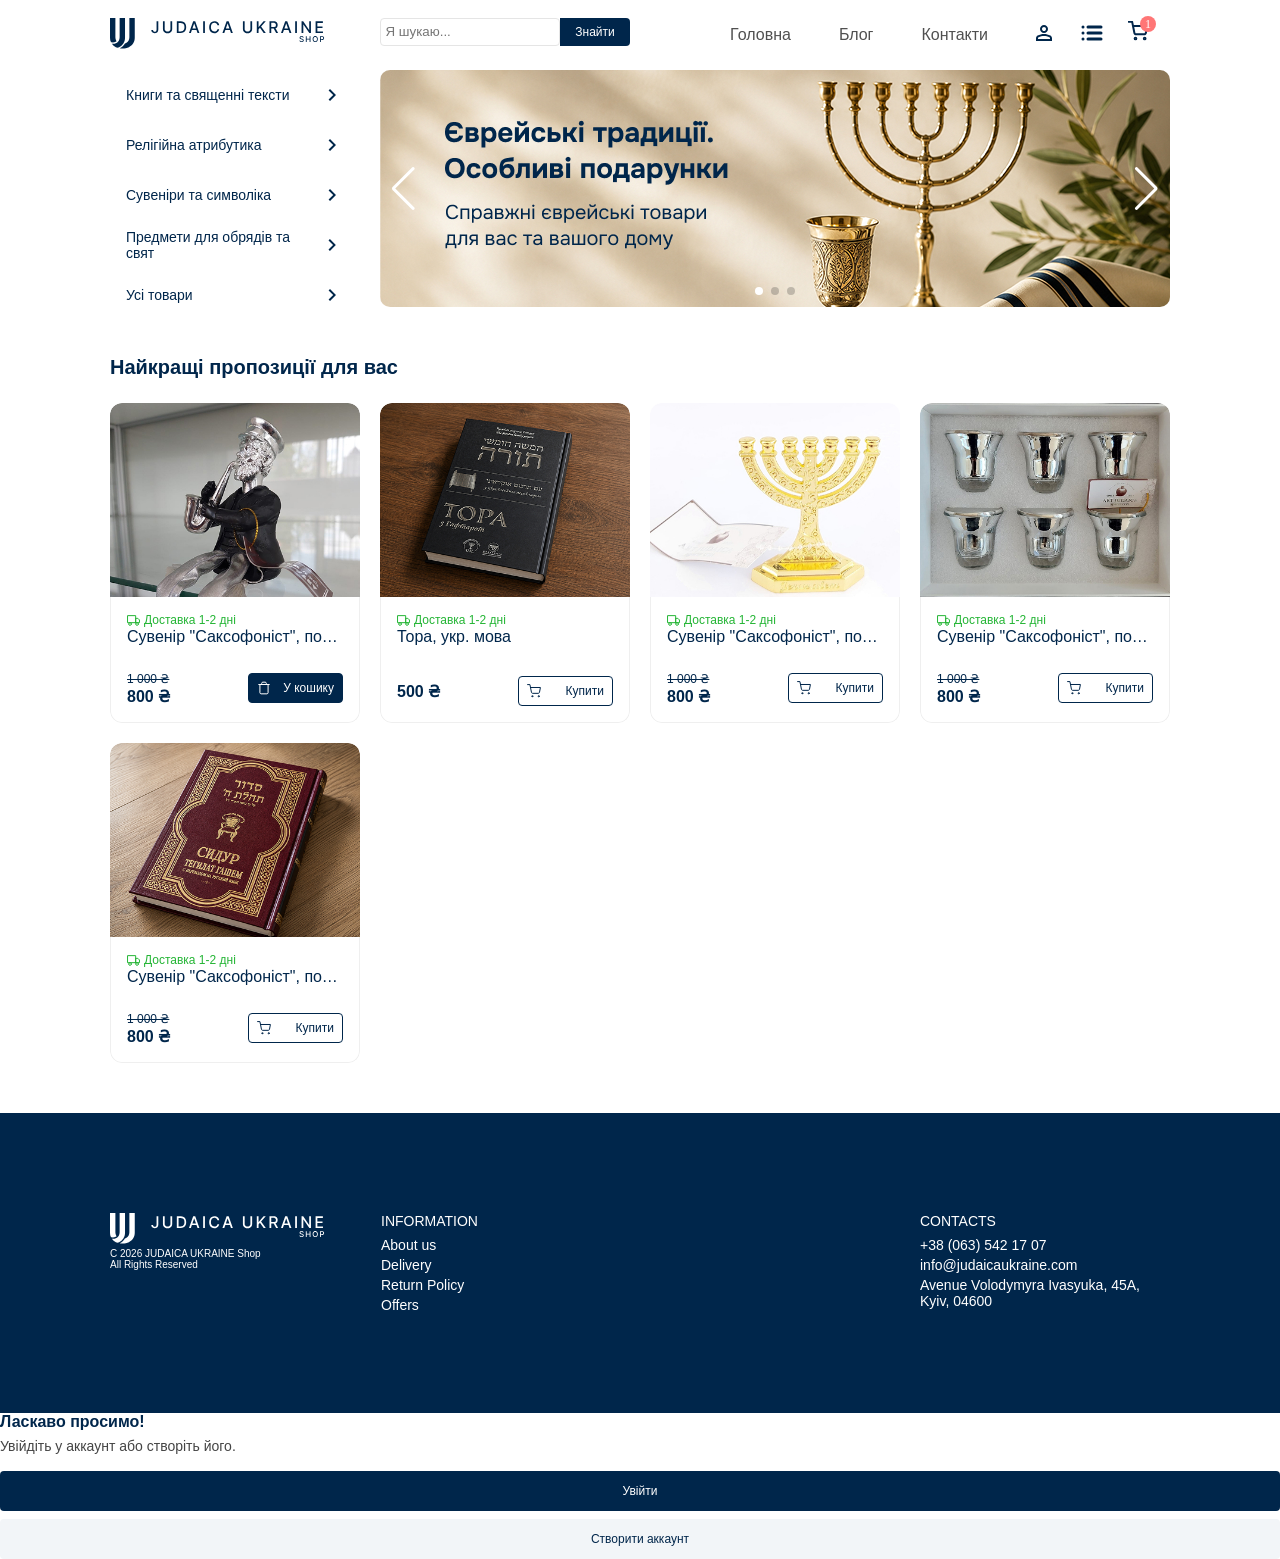
==== index.html @ 9284bfb0 "Update index.html" ====
<!DOCTYPE html>
<html lang="en">
<head>
    <meta charset="UTF-8">
    <meta name="viewport"
          content="width=device-width, user-scalable=no, initial-scale=1.0, maximum-scale=1.0, minimum-scale=1.0">
    <meta http-equiv="X-UA-Compatible" content="ie=edge">
    <title>Judaica Ukraine</title>

    <link rel="stylesheet" href="css/reset.css">
    <link rel="stylesheet" href="css/font.css">

    <link rel="stylesheet" href="css/index.css">
    <link rel="stylesheet" href="css/media.css">
    <script src="js/jquery.js"></script>
    <link rel="stylesheet" href="css/swiper.css"/>

    <script src="js/swiper.js"></script>
</head>
<body class="body">
<header class="header">
    <div class="container">
        <div class="header__inner">
            <div class="header__inner-left">

                <a href="#" class="logo__link">
                    <svg width="215" height="31" viewBox="0 0 215 31" fill="none" xmlns="http://www.w3.org/2000/svg">
                        <path d="M24.7579 0V19.6733C24.7579 21.8007 24.2446 23.6801 23.218 25.3159C22.1913 26.9474 20.7488 28.2308 18.8946 29.1575C17.0405 30.0885 14.8678 30.5497 12.3764 30.5497C11.4383 30.5497 10.5444 30.4844 9.69922 30.3539C9.72134 30.3452 9.73904 30.3321 9.76117 30.3234C11.8277 29.288 13.4606 27.8349 14.6111 25.999C14.7262 25.8162 14.8324 25.6335 14.9297 25.4465C15.3413 25.3203 15.7307 25.1593 16.0935 24.9635C17.1334 24.398 17.9388 23.6192 18.5141 22.6316C19.0893 21.6441 19.377 20.5086 19.377 19.2295V0H24.7579Z"
                              fill="#00264B"/>
                        <path d="M6.61999 23.2016C6.35006 23.4321 6.05357 23.6366 5.71726 23.8193C4.88091 24.2718 3.84543 24.5024 2.6418 24.5024C2.05326 24.5024 1.50897 24.4458 1.00008 24.3371C0.331884 22.9405 0 21.3874 0 19.6733V0H5.38095V19.2295C5.38095 20.5086 5.66859 21.6441 6.23943 22.6316C6.35448 22.8318 6.47838 23.0188 6.61999 23.2016Z"
                              fill="#00264B"/>
                        <path d="M15.0218 0V19.6733C15.0218 21.8007 14.5085 23.6801 13.4818 25.3159C13.3845 25.4726 13.2827 25.6248 13.1765 25.7727C12.1764 27.1867 10.8356 28.3178 9.15848 29.1575C8.63632 29.4185 8.0876 29.6448 7.51234 29.8318C6.93707 29.6448 6.38835 29.4185 5.86176 29.1575C4.18464 28.3178 2.84383 27.1867 1.84375 25.7727C2.10041 25.7989 2.36591 25.8076 2.64027 25.8076C4.07844 25.8076 5.31747 25.5248 6.35738 24.9635C6.78219 24.733 7.16718 24.4676 7.51234 24.163C8.0168 23.728 8.43719 23.2146 8.77792 22.6316C9.35319 21.6441 9.64082 20.5086 9.64082 19.2295V0H15.0218Z"
                              fill="#00264B"/>
                        <path d="M46.5589 3.36364H48.3089V11.6136C48.3089 12.3598 48.1612 12.9981 47.8658 13.5284C47.5741 14.0587 47.1631 14.464 46.6328 14.7443C46.1025 15.0208 45.4813 15.1591 44.7692 15.1591C44.1139 15.1591 43.5249 15.0398 43.0021 14.8011C42.4832 14.5625 42.0722 14.2159 41.7692 13.7614C41.4699 13.303 41.3203 12.7462 41.3203 12.0909H43.0646C43.0646 12.4129 43.1385 12.6913 43.2862 12.9261C43.4377 13.161 43.6442 13.3447 43.9055 13.4773C44.1707 13.6061 44.4737 13.6705 44.8146 13.6705C45.1858 13.6705 45.5002 13.5928 45.7578 13.4375C46.0192 13.2784 46.218 13.0455 46.3544 12.7386C46.4908 12.4318 46.5589 12.0568 46.5589 11.6136V3.36364ZM60.4273 3.36364H62.1887V11.017C62.1887 11.8314 61.9974 12.553 61.6148 13.1818C61.2322 13.8068 60.6943 14.2992 60.0012 14.6591C59.308 15.0152 58.4955 15.1932 57.5637 15.1932C56.6356 15.1932 55.825 15.0152 55.1318 14.6591C54.4387 14.2992 53.9008 13.8068 53.5182 13.1818C53.1356 12.553 52.9443 11.8314 52.9443 11.017V3.36364H54.7V10.875C54.7 11.4015 54.8156 11.8693 55.0466 12.2784C55.2815 12.6875 55.6129 13.0095 56.0409 13.2443C56.469 13.4754 56.9765 13.5909 57.5637 13.5909C58.1546 13.5909 58.664 13.4754 59.0921 13.2443C59.5239 13.0095 59.8534 12.6875 60.0807 12.2784C60.3118 11.8693 60.4273 11.4015 60.4273 10.875V3.36364ZM70.5883 15H66.8212V3.36364H70.7076C71.8477 3.36364 72.8269 3.59659 73.6451 4.0625C74.4633 4.52462 75.0902 5.18939 75.5258 6.05682C75.9652 6.92045 76.1849 7.95644 76.1849 9.16477C76.1849 10.3769 75.9633 11.4186 75.5201 12.2898C75.0807 13.161 74.4443 13.8314 73.611 14.3011C72.7777 14.767 71.7701 15 70.5883 15ZM68.5769 13.4659H70.4917C71.378 13.4659 72.1148 13.2992 72.7019 12.9659C73.289 12.6288 73.7284 12.142 74.0201 11.5057C74.3118 10.8655 74.4576 10.0852 74.4576 9.16477C74.4576 8.25189 74.3118 7.47727 74.0201 6.84091C73.7322 6.20455 73.3023 5.72159 72.7303 5.39205C72.1583 5.0625 71.4481 4.89773 70.5996 4.89773H68.5769V13.4659ZM80.8529 15H78.9893L83.1768 3.36364H85.2052L89.3927 15H87.5291L84.2393 5.47727H84.1484L80.8529 15ZM81.1654 10.4432H87.2109V11.9205H81.1654V10.4432ZM94.9088 3.36364V15H93.1531V3.36364H94.9088ZM109.21 7.14773H107.438C107.369 6.76894 107.243 6.43561 107.057 6.14773C106.871 5.85985 106.644 5.61553 106.375 5.41477C106.106 5.21401 105.805 5.0625 105.472 4.96023C105.142 4.85795 104.792 4.80682 104.421 4.80682C103.75 4.80682 103.15 4.97538 102.619 5.3125C102.093 5.64962 101.676 6.14394 101.369 6.79545C101.066 7.44697 100.915 8.24242 100.915 9.18182C100.915 10.1288 101.066 10.928 101.369 11.5795C101.676 12.2311 102.095 12.7235 102.625 13.0568C103.155 13.3902 103.752 13.5568 104.415 13.5568C104.782 13.5568 105.131 13.5076 105.46 13.4091C105.794 13.3068 106.095 13.1572 106.364 12.9602C106.633 12.7633 106.86 12.5227 107.046 12.2386C107.235 11.9508 107.366 11.6212 107.438 11.25L109.21 11.2557C109.116 11.8277 108.932 12.3542 108.659 12.8352C108.39 13.3125 108.044 13.7254 107.619 14.0739C107.199 14.4186 106.718 14.6856 106.176 14.875C105.635 15.0644 105.044 15.1591 104.404 15.1591C103.396 15.1591 102.498 14.9205 101.71 14.4432C100.922 13.9621 100.301 13.2746 99.8467 12.3807C99.396 11.4867 99.1706 10.4205 99.1706 9.18182C99.1706 7.93939 99.3979 6.87311 99.8524 5.98295C100.307 5.08901 100.928 4.40341 101.716 3.92614C102.504 3.44508 103.4 3.20455 104.404 3.20455C105.021 3.20455 105.597 3.29356 106.131 3.47159C106.669 3.64583 107.152 3.90341 107.58 4.24432C108.008 4.58144 108.362 4.99432 108.642 5.48295C108.922 5.9678 109.112 6.52273 109.21 7.14773ZM114.296 15H112.432L116.62 3.36364H118.648L122.836 15H120.972L117.682 5.47727H117.592L114.296 15ZM114.609 10.4432H120.654V11.9205H114.609V10.4432ZM140.394 3.36364H142.155V11.017C142.155 11.8314 141.964 12.553 141.581 13.1818C141.198 13.8068 140.661 14.2992 139.967 14.6591C139.274 15.0152 138.462 15.1932 137.53 15.1932C136.602 15.1932 135.791 15.0152 135.098 14.6591C134.405 14.2992 133.867 13.8068 133.484 13.1818C133.102 12.553 132.911 11.8314 132.911 11.017V3.36364H134.666V10.875C134.666 11.4015 134.782 11.8693 135.013 12.2784C135.248 12.6875 135.579 13.0095 136.007 13.2443C136.435 13.4754 136.943 13.5909 137.53 13.5909C138.121 13.5909 138.63 13.4754 139.058 13.2443C139.49 13.0095 139.82 12.6875 140.047 12.2784C140.278 11.8693 140.394 11.4015 140.394 10.875V3.36364ZM146.787 15V3.36364H148.543V8.92045H148.685L153.566 3.36364H155.776L151.083 8.60227L155.793 15H153.68L149.918 9.80114L148.543 11.3807V15H146.787ZM159.492 15V3.36364H163.64C164.542 3.36364 165.29 3.51894 165.885 3.82955C166.483 4.14015 166.93 4.57008 167.225 5.11932C167.521 5.66477 167.669 6.29545 167.669 7.01136C167.669 7.72348 167.519 8.35038 167.22 8.89205C166.924 9.42992 166.477 9.84848 165.879 10.1477C165.284 10.447 164.536 10.5966 163.635 10.5966H160.492V9.08523H163.475C164.044 9.08523 164.506 9.00379 164.862 8.84091C165.222 8.67803 165.485 8.44129 165.652 8.13068C165.818 7.82008 165.902 7.44697 165.902 7.01136C165.902 6.57197 165.816 6.19129 165.646 5.86932C165.479 5.54735 165.216 5.30114 164.856 5.13068C164.5 4.95644 164.032 4.86932 163.453 4.86932H161.248V15H159.492ZM165.237 9.75L168.112 15H166.112L163.294 9.75H165.237ZM172.868 15H171.004L175.192 3.36364H177.22L181.408 15H179.544L176.254 5.47727H176.163L172.868 15ZM173.18 10.4432H179.226V11.9205H173.18V10.4432ZM186.924 3.36364V15H185.168V3.36364H186.924ZM200.953 3.36364V15H199.339L193.424 6.46591H193.316V15H191.561V3.36364H193.186L199.106 11.9091H199.214V3.36364H200.953ZM205.594 15V3.36364H212.889V4.875H207.349V8.42045H212.508V9.92614H207.349V13.4886H212.957V15H205.594Z"
                              fill="#00264B"/>
                        <path d="M192.812 19.7102C192.782 19.4413 192.657 19.233 192.438 19.0852C192.218 18.9356 191.941 18.8608 191.608 18.8608C191.369 18.8608 191.163 18.8987 190.989 18.9744C190.814 19.0483 190.679 19.1506 190.582 19.2812C190.488 19.41 190.44 19.5568 190.44 19.7216C190.44 19.8598 190.473 19.9792 190.537 20.0795C190.603 20.1799 190.689 20.2642 190.795 20.3324C190.903 20.3987 191.019 20.4545 191.142 20.5C191.265 20.5436 191.384 20.5795 191.497 20.608L192.065 20.7557C192.251 20.8011 192.441 20.8627 192.636 20.9403C192.831 21.018 193.012 21.1203 193.179 21.2472C193.346 21.3741 193.48 21.5312 193.582 21.7188C193.687 21.9062 193.739 22.1307 193.739 22.392C193.739 22.7216 193.653 23.0142 193.483 23.2699C193.314 23.5256 193.069 23.7273 192.747 23.875C192.427 24.0227 192.04 24.0966 191.585 24.0966C191.15 24.0966 190.773 24.0275 190.455 23.8892C190.136 23.7509 189.887 23.5549 189.707 23.3011C189.527 23.0455 189.428 22.7424 189.409 22.392H190.29C190.307 22.6023 190.375 22.7775 190.494 22.9176C190.616 23.0559 190.77 23.1591 190.957 23.2273C191.147 23.2936 191.354 23.3267 191.58 23.3267C191.828 23.3267 192.048 23.2879 192.241 23.2102C192.437 23.1307 192.59 23.0208 192.702 22.8807C192.813 22.7386 192.869 22.5729 192.869 22.3835C192.869 22.2112 192.82 22.0701 192.722 21.9602C192.625 21.8504 192.493 21.7595 192.327 21.6875C192.162 21.6155 191.975 21.5521 191.767 21.4972L191.08 21.3097C190.614 21.1828 190.244 20.9962 189.972 20.75C189.701 20.5038 189.565 20.178 189.565 19.7727C189.565 19.4375 189.656 19.1449 189.838 18.8949C190.02 18.6449 190.266 18.4508 190.577 18.3125C190.887 18.1723 191.238 18.1023 191.628 18.1023C192.022 18.1023 192.369 18.1714 192.67 18.3097C192.973 18.4479 193.212 18.6383 193.386 18.8807C193.561 19.1212 193.652 19.3977 193.659 19.7102H192.812ZM195.828 24V18.1818H196.705V20.7102H199.606V18.1818H200.487V24H199.606V21.4631H196.705V24H195.828ZM207.859 21.0909C207.859 21.7121 207.745 22.2462 207.518 22.6932C207.291 23.1383 206.979 23.4811 206.584 23.7216C206.19 23.9602 205.742 24.0795 205.24 24.0795C204.736 24.0795 204.286 23.9602 203.89 23.7216C203.496 23.4811 203.186 23.1373 202.959 22.6903C202.731 22.2434 202.618 21.7102 202.618 21.0909C202.618 20.4697 202.731 19.9366 202.959 19.4915C203.186 19.0445 203.496 18.7017 203.89 18.4631C204.286 18.2225 204.736 18.1023 205.24 18.1023C205.742 18.1023 206.19 18.2225 206.584 18.4631C206.979 18.7017 207.291 19.0445 207.518 19.4915C207.745 19.9366 207.859 20.4697 207.859 21.0909ZM206.99 21.0909C206.99 20.6174 206.913 20.2187 206.76 19.8949C206.608 19.5691 206.4 19.3229 206.135 19.1562C205.871 18.9877 205.573 18.9034 205.24 18.9034C204.905 18.9034 204.605 18.9877 204.342 19.1562C204.079 19.3229 203.87 19.5691 203.717 19.8949C203.566 20.2187 203.49 20.6174 203.49 21.0909C203.49 21.5644 203.566 21.964 203.717 22.2898C203.87 22.6136 204.079 22.8598 204.342 23.0284C204.605 23.1951 204.905 23.2784 205.24 23.2784C205.573 23.2784 205.871 23.1951 206.135 23.0284C206.4 22.8598 206.608 22.6136 206.76 22.2898C206.913 21.964 206.99 21.5644 206.99 21.0909ZM209.994 24V18.1818H212.067C212.52 18.1818 212.895 18.2642 213.192 18.429C213.49 18.5937 213.712 18.8191 213.86 19.1051C214.008 19.3892 214.082 19.7093 214.082 20.0653C214.082 20.4233 214.007 20.7453 213.857 21.0312C213.709 21.3153 213.486 21.5407 213.187 21.7074C212.889 21.8722 212.515 21.9545 212.065 21.9545H210.638V21.2102H211.985C212.271 21.2102 212.503 21.161 212.681 21.0625C212.859 20.9621 212.99 20.8258 213.073 20.6534C213.156 20.4811 213.198 20.285 213.198 20.0653C213.198 19.8456 213.156 19.6506 213.073 19.4801C212.99 19.3097 212.858 19.1761 212.678 19.0795C212.5 18.983 212.265 18.9347 211.974 18.9347H210.871V24H209.994Z"
                              fill="#00264B"/>
                    </svg>
                </a>
                <div class="search__box">
                    <div class="input__box">
                        <input placeholder="Я шукаю..." class="input__field">
                    </div>
                    <a href="#" class="input__button">Знайти</a>
                </div>
            </div>
            <div class="header__inner-right">
                <div class="menu__box">
                    <nav class="menu">
                        <ul class="menu__list">
                            <li class="menu__item">
                                <a class="menu__link">Головна</a>
                            </li>
                        </ul>
                        <ul class="menu__list">
                            <li class="menu__item">
                                <a class="menu__link">Блог</a>
                            </li>
                        </ul>
                        <ul class="menu__list">
                            <li class="menu__item">
                                <a class="menu__link">Контакти</a>
                            </li>
                        </ul>
                    </nav>
                </div>
                <ul class="user-list">
                    <li class="user-list__item" id="user-id">
                        <a href="/account" class="user-list__link">
                            <img src="images/person.svg" alt="Account" class="user-list__image">
                        </a>
                        <div class="account-popup">
                            <div class="account-popup__inner">

                                <!-- Если пользователь НЕ вошёл -->
                                <p class="account-popup__title">Ласкаво просимо!</p>
                                <p class="account-popup__text">Увійдіть у аккаунт або створіть його.</p>

                                <a href="/login.html" class="account-popup__btn account-popup__btn_main">
                                   Увійти
                                </a>

                                <a href="/register" class="account-popup__btn account-popup__btn_second">
                                    Створити аккаунт
                                </a>

                                <!-- Если пользователь вошёл, можешь выводить другой вариант -->
                                <!--
                                <p class="account-popup__title">Здравствуйте, Иван!</p>

                                <a href="/account" class="account-popup__btn account-popup__btn_main">
                                  Личный кабинет
                                </a>

                                <a href="/logout" class="account-popup__btn account-popup__btn_second">
                                  Выйти
                                </a>
                                -->

                            </div>
                        </div>
                    </li>
                    <li class="user-list__item">
                        <a href="#" class="user-list__link">
                            <img src="images/list.svg" alt="Orders list" class="user-list__image">
                        </a>
                    </li>
                    <li class="user-list__item">
                        <a href="#" class="user-list__link basket">
                            <img src="images/cart.svg" alt="Basket" class="user-list__image">
                            <p class="basket__num">1</p>
                        </a>
                    </li>
                </ul>
                <button class="btn" id="menu__link-btn">

                    <div class="btn__line"></div>
                    <div class="btn__line"></div>
                    <div class="btn__line"></div>
                </button>
            </div>
        </div>
    </div>
</header>
<section class="search-mobile__block">
    <div class="container">
        <div class="search-mobile__inner">
            <div class="search-mobile__box">
                <div class="search-mobile-input__box">
                    <input class="search-mobile__input">
                </div>
                <a href="/" class="serach-mobile__button">Знайти</a>
            </div>
        </div>
    </div>
</section>
<div class="banner-categories">
    <div class="container">
        <div class="banner-categories__inner">
            <div class="categories__block">
                <a href="/" class="categorie__box-link">
                    <p class="categorie__desc">Книги та священні тексти</p>
                    <svg width="24" height="24" viewBox="0 0 24 24" fill="none" xmlns="http://www.w3.org/2000/svg">
                        <path class="categorie__arrov" d="M13.2 12L8.6 7.4L10 6L16 12L10 18L8.6 16.6L13.2 12Z" fill="#1D1B20"/>
                    </svg>
                </a>
                <a href="/" class="categorie__box-link">
                    <p class="categorie__desc">Релігійна атрибутика</p>

                    <svg width="24" height="24" viewBox="0 0 24 24" fill="none" xmlns="http://www.w3.org/2000/svg">
                        <path class="categorie__arrov" d="M13.2 12L8.6 7.4L10 6L16 12L10 18L8.6 16.6L13.2 12Z" fill="#1D1B20"/>
                    </svg>
                </a>
                <a href="/" class="categorie__box-link">
                    <p class="categorie__desc">Сувеніри та символіка</p>
                    <svg width="24" height="24" viewBox="0 0 24 24" fill="none" xmlns="http://www.w3.org/2000/svg">
                        <path class="categorie__arrov" d="M13.2 12L8.6 7.4L10 6L16 12L10 18L8.6 16.6L13.2 12Z" fill="#1D1B20"/>
                    </svg>
                </a>
                <a href="/" class="categorie__box-link">
                    <p class="categorie__desc">Предмети для обрядів та свят</p>
                    <svg width="24" height="24" viewBox="0 0 24 24" fill="none" xmlns="http://www.w3.org/2000/svg">
                        <path class="categorie__arrov" d="M13.2 12L8.6 7.4L10 6L16 12L10 18L8.6 16.6L13.2 12Z" fill="#1D1B20"/>
                    </svg>
                </a>
                <a href="/" class="categorie__box-link">
                    <p class="categorie__desc">Усі товари</p>
                    <svg width="24" height="24" viewBox="0 0 24 24" fill="none" xmlns="http://www.w3.org/2000/svg">
                        <path class="categorie__arrov" d="M13.2 12L8.6 7.4L10 6L16 12L10 18L8.6 16.6L13.2 12Z" fill="#1D1B20"/>
                    </svg>
                </a>
            </div>
            <div class="banner__block">
                <div class="swiper">

                    <div class="swiper-wrapper">

                        <div class="swiper-slide">
                            <picture class="pic">
                                <source srcset="images/mobile.jpg" media="(max-width:768px)">
                                <img class="slide" src="images/main.jpg" alt="">
                            </picture>
                            <a class="advertlink" href="https://www.google.com/"></a>
                        </div>
                        <div class="swiper-slide">
                            <picture class="pic">
                                <source srcset="images/mobile.jpg" media="(max-width:768px)">
                                <img class="slide" src="images/main.jpg" alt="">
                            </picture>
                            <a class="advertlink" href="https://www.google.com/"></a></div>
                        <div class="swiper-slide">
                            <picture class="pic">
                                <source srcset="images/mobile.jpg" media="(max-width:768px)">
                                <img class="slide" src="images/main.jpg" alt="">
                            </picture>
                            <a class="advertlink" href="https://www.google.com/"></a></div>

                    </div>
                    <!-- If we need pagination -->
                    <div class="swiper-pagination"></div>

                    <!-- If we need navigation buttons -->
                    <div class="swiper-button-prev"></div>
                    <div class="swiper-button-next"></div>

                    <!-- If we need scrollbar -->
                    <!-- <div class="swiper-scrollbar"></div> -->
                </div>
            </div>
        </div>
    </div>
</div>






<section class="best-offers">
    <div class="container">
        <div class="best-offers__inner">
            <div class="best-offers-title__box">
                <p class="best-offers__title">Найкращі пропозиції для вас</p>
            </div>
            <div class="best-offers__content">
                <div class="product__card">
                    <div class="card-image__block">
                        <img src="images/product_1.jpg" alt="" class="card__image">
                    </div>
                    <div class="card__info">
                        <div class="delivery-desc__block">
                            <div class="delivery__block">
                                <img src="images/Truck.svg" alt="" class="delivery__icon">
                                <p class="delivery__title">Доставка 1-2 дні</p>
                            </div>
                            <div class="product__title">
                                <span class="product__title-text">Сувенір "Саксофоніст", полімер, тканинні ніжки</span>
                            </div>
                        </div>
                        <div class="price-btn__block">
                            <div class="price__block">
                                <del class="price__discount">1 000 ₴</del>
                                <p class="price__original">800 ₴</p>
                            </div>
                            <a href="/" class="product__button product__button_active">
                                <img src="images/Trash.svg" alt="" class="product-btn__icon">
                                <span class="product-btn__title product-btn__title_active">У кошику</span>
                            </a>
                        </div>
                    </div>
                </div>
                <div class="product__card">
                    <div class="card-image__block">
                        <img src="images/product_2.jpg" alt="" class="card__image">
                    </div>
                    <div class="card__info">
                        <div class="delivery-desc__block">
                            <div class="delivery__block">
                                <img src="images/Truck.svg" alt="" class="delivery__icon">
                                <p class="delivery__title">Доставка 1-2 дні</p>
                            </div>
                            <div class="product__title">
                                <span class="product__title-text">Тора, укр. мова</span>
                            </div>
                        </div>
                        <div class="price-btn__block">
                            <div class="price__block">
                                <del class="price__discount"></del>
                                <p class="price__original">500 ₴</p>
                            </div>
                            <a href="/" class="product__button">
                                <img src="images/Shcart.svg" alt="" class="product-btn__icon">
                                <span class="product-btn__title">Купити</span>
                            </a>
                        </div>
                    </div>
                </div>
                <div class="product__card">
                    <div class="card-image__block">
                        <img src="images/product_3.jpg" alt="" class="card__image">
                    </div>
                    <div class="card__info">
                        <div class="delivery-desc__block">
                            <div class="delivery__block">
                                <img src="images/Truck.svg" alt="" class="delivery__icon">
                                <p class="delivery__title">Доставка 1-2 дні</p>
                            </div>
                            <div class="product__title">
                                <span class="product__title-text">Сувенір "Саксофоніст", полімер, тканинні ніжки</span>
                            </div>
                        </div>
                        <div class="price-btn__block">
                            <div class="price__block">
                                <del class="price__discount">1 000 ₴</del>
                                <p class="price__original">800 ₴</p>
                            </div>
                            <a href="/" class="product__button">
                                <img src="images/Shcart.svg" alt="" class="product-btn__icon">
                                <span class="product-btn__title">Купити</span>
                            </a>
                        </div>
                    </div>
                </div>
                <div class="product__card">
                    <div class="card-image__block">
                        <img src="images/product_4.jpg" alt="" class="card__image">
                    </div>
                    <div class="card__info">
                        <div class="delivery-desc__block">
                            <div class="delivery__block">
                                <img src="images/Truck.svg" alt="" class="delivery__icon">
                                <p class="delivery__title">Доставка 1-2 дні</p>
                            </div>
                            <div class="product__title">
                                <span class="product__title-text">Сувенір "Саксофоніст", полімер, тканинні ніжки</span>
                            </div>
                        </div>
                        <div class="price-btn__block">
                            <div class="price__block">
                                <del class="price__discount">1 000 ₴</del>
                                <p class="price__original">800 ₴</p>
                            </div>
                            <a href="/" class="product__button">
                                <img src="images/Shcart.svg" alt="" class="product-btn__icon">
                                <span class="product-btn__title">Купити</span>
                            </a>
                        </div>
                    </div>
                </div>
                <div class="product__card">
                    <div class="card-image__block">
                        <img src="images/product_5.jpg" alt="" class="card__image">
                    </div>
                    <div class="card__info">
                        <div class="delivery-desc__block">
                            <div class="delivery__block">
                                <img src="images/Truck.svg" alt="" class="delivery__icon">
                                <p class="delivery__title">Доставка 1-2 дні</p>
                            </div>
                            <div class="product__title">
                                <span class="product__title-text">Сувенір "Саксофоніст", полімер, тканинні ніжки</span>
                            </div>
                        </div>
                        <div class="price-btn__block">
                            <div class="price__block">
                                <del class="price__discount">1 000 ₴</del>
                                <p class="price__original">800 ₴</p>
                            </div>
                            <a href="/" class="product__button">
                                <img src="images/Shcart.svg" alt="" class="product-btn__icon">
                                <span class="product-btn__title">Купити</span>
                            </a>
                        </div>
                    </div>
                </div>
            </div>
        </div>
    </div>
</section>
<section class="footer">
    <div class="container">
        <div class="footer__inner">
            <div class="email-block"></div>
            <div class="legal-info__block">
                <div class="left-legal__block">
                    <div class="logo-desc__block">
                        <img src="images/logo_white.svg" alt="" class="logo__footer">
                        <p class="desc__footer">C 2026 JUDAICA UKRAINE Shop All Rights Reserved</p>
                    </div>
                    <div class="legal-info__inner">
                        <p class="legal__title">INFORMATION</p>
                        <div class="legal-items__block">
                            <div class="legal__link">About us</div>
                            <div class="legal__link">Delivery</div>
                            <div class="legal__link">Return Policy</div>
                            <div class="legal__link">Offers</div>
                        </div>
                    </div>
                </div>
                <div class="right-legal__block">
                    <div class="contacts__block">
                        <p class="contacts__title">CONTACTS</p>
                        <div class="contacts__items">
                            <div class="contact__link">+38 (063) 542 17 07</div>
                            <div class="contact__link">info@judaicaukraine.com</div>
                            <div class="contact__link">Avenue Volodymyra Ivasyuka, 45A, Kyiv, 04600</div>

                        </div>
                    </div>
                </div>
            </div>
        </div>
    </div>
</section>

<div class="account__overlay"></div>
<div class="account__block">
    <p class="account-popup__title">Ласкаво просимо!</p>
    <p class="account-popup__text">Увійдіть у аккаунт або створіть його.</p>

    <a href="judaicaukraine/login.html" class="account-popup__btn account-popup__btn_main">
        Увійти
    </a>

    <a href="/register" class="account-popup__btn account-popup__btn_second">
        Створити аккаунт
    </a>
</div>
<script src="js/menu.js"></script>
<script src="js/acc.js"></script>
<script src="js/slider.js"></script>
</body>
</html>
---- css/font.css ----
@font-face {
    font-family: 'Onest Thin', sans-serif;
    src: url('../fonts/OnestThin1602-hint.woff') format('woff');
    font-weight: 200;
    font-style: normal;
    font-display: swap;
}


@font-face {
    font-family: 'Onest Light', sans-serif;
    src: url('../fonts/OnestLight1602-hint.woff') format('woff');
    font-weight: 300;
    font-style: normal;
    font-display: swap;
}




@font-face {
    font-family: 'Onest Regular', sans-serif;
    src: url('../fonts/OnestRegular1602-hint.woff') format('woff');
    font-weight: 400;
    font-style: normal;
    font-display: swap;
}
@font-face {
    font-family: 'Onest Medium', sans-serif;
    src: url('../fonts/OnestMedium1602-hint.woff') format('woff');
    font-weight: 500;
    font-style: normal;
    font-display: swap;
}
@font-face {
    font-family: 'Onest Bold', sans-serif;
    src: url('../fonts/OnestBold1602-hint.woff') format('woff');
    font-weight: 700;
    font-style: normal;
    font-display: swap;
}
@font-face {
    font-family: 'Onest ExtraBold', sans-serif;
    src: url('../fonts/OnestExtraBold1602-hint.woff') format('woff');
    font-weight: 800;
    font-style: normal;
    font-display: swap;
}
@font-face {
    font-family: 'Onest Black', sans-serif;
    src: url('../fonts/OnestBlack1602-hint.woff') format('woff');
    font-weight: 900;
    font-style: normal;
    font-display: swap;
}
---- css/index.css ----
html.no-scroll,
body.no-scroll {
    position: fixed;
    left: 0;
    right: 0;
    width: 100%;
    overflow: hidden;
}


.container {


    max-width: 1060px;
    margin: 0 auto;
    width: 100%;
}

.header__inner {
    height: 70px;
    display: flex;
    justify-content: space-between;
    align-items: center;
}

.header__inner-left {
    display: flex;
}

.search__box {
    display: flex;
    margin-left: 55px;
}
.search-mobile__block {
    display: none;
}

.input__box {
    border-radius: 4px;
    border: 1px solid #E5E5E5;
    height: 28px;
    width: 180px;
    display: flex;
    justify-content: center;
    align-items: center;
}

.input__button {
    background-color: #00264B;
    color: #FFFFFF;
    font-size: 12px;
    display: flex;
    justify-content: center;
    align-items: center;
    height: 28px;
    width: 70px;
    border-radius: 0px 4px 4px 0px;
    font-size: 12px;
    font-family: 'Onest Regular', sans-serif;
    font-weight: 400;
}
.menu {
    display: flex;
}

.header__inner-right {
    display: flex;
    align-items: center;
}
.user-list {
    display: flex;
    width: 116px;
    justify-content: space-between;
    margin-right: 22px;
}
.basket {
    position: relative;
}
.basket__num {
    position: absolute;
    width: 16px;
    height: 16px;
    font-size: 12px;
    display: flex;
    justify-content: center;
    align-items: center;
    background-color: #FF7676;
    color: #FFFFFF;
    border-radius: 100px;
    bottom: 12px;
    right: -8px;
}
.menu__box {
    margin-right: 44px;
}
.menu__list{
    margin-left: 48px;
}
.menu__link {
    color: #505050;
    font-size: 16px;
    font-family: 'Onest Regular', sans-serif;
    font-weight: 400;
}
.categorie__box-link {
    display: flex;
}
.categorie__box-link {
    width: 250px;
    height: 50px;
    padding: 16px;
    display: flex;
    align-items: center;
    justify-content: space-between;
    transition: all 0.3s;
}
.categorie__arrov {
    fill: #00264b;
}

.categorie__box-link:hover {
    background-color: #00264b;
    transition: all 0.3s;
}
.categorie__box-link:hover .categorie__arrov{
    fill: #FFFFFF;
}
.categorie__box-link:hover .categorie__desc {
    color: #FFFFFF;
    transition: all 0.3s;
}

.categorie__desc {
    color: #00264B;
    font-size: 14px;
    font-family: 'Onest Regular', sans-serif;
    font-weight: 400;

    transition: all 0.3s;
}
.banner-categories__inner {
    display: flex;
    justify-content: space-between;
}

.swiper {
    width: 790px;
    height: 237px;
    border-radius: 10px;
}
.pic {
    display: block;
    height: 100%;
}

.btn {
    display: none;
    height: 30px;
    width: 30px;
    background-color: transparent;
    border: none;
}
.btn__line {
    height: 4px;
    width: 30px;
    background-color: #00264B;
    border-radius: 200px;
}
.account__overlay {
    display: none;
}

.best-offer {

}
.best-offers__inner {

}

.best-offers-title__box {

}

.best-offers__title {
    color: #00264B;
    font-size: 20px;
    font-family: 'Onest Bold', sans-serif;
    font-weight: 700;
    padding: 36px 0px 24px 0px;
}

.best-offers__content {
    display: grid;
    grid-template-columns: repeat(auto-fit, minmax(min(250px, 100%), 1fr));
    gap: 20px;
}

.product__card {
    width: 100%;
    min-width: 0;
    aspect-ratio: 250 / 320;

    display: grid;
    grid-template-rows: 170fr 110fr;

    overflow: hidden;
    border-radius: 12px;
}

.card-image__block {
    width: 100%;
    overflow: hidden;
}
.card__image {
    width: 100%;
    height: 100%;
    object-fit: cover;
    object-position: center;
    display: block;
    border-radius: 12px 12px 0px 0px;
}
.card__info {
    width: 100%;
    min-width: 0;
    display: flex;
    flex-direction: column;
    justify-content: space-between;
    border-right: 1px solid #EFEFEF ;
    border-left: 1px solid #EFEFEF;
    border-bottom: 1px solid #EFEFEF;
    border-radius: 0px 0px 12px 12px;
    padding: 16px 16px 16px 16px;
}









.delivery-desc__block {
    width: 100%;
}

.delivery__block {
    width: 100%;
    display: flex;
    align-items: center;
}
.delivery__icon {

}

.delivery__title {
    color: #24B535;
    font-size: 12px;
    font-family: 'Onest Regular', sans-serif;
    font-weight: 400;
    margin-left: 4px;
}

.product__title {
    display: flex;
    align-items: center;


    width: 100%;
    height: 20px;
    margin-top: 0px;
}
.product__title-text {
    color: #00264B;
    font-size: 16px;
    font-family: 'Onest Medium', sans-serif;
    font-weight: 500;
    white-space: nowrap;
    overflow: hidden;
    text-overflow: ellipsis;
}

.price-btn__block {
    width: 100%;
    display: flex;
    justify-content: space-between;
    align-items: center;
}

.price__block {

}

.price__discount {
    color: #00264B;
    font-size: 12px;
    font-family: 'Onest Regular', sans-serif;
    font-weight: 400;
}

.price__original {
    color: #00264B;
    font-size: 16px;
    font-family: 'Onest Bold', sans-serif;
    font-weight: 700;
}

.product__button {
    display: flex;
    align-items: center;
    justify-content: space-between;
    padding: 8px;
    background-color: #FFFFFF;
    width: 95px;
    height: 30px;
    border-radius: 4px;
    border: 1px solid #00264B;
}

.product__button_active {
    display: flex;
    align-items: center;
    justify-content: space-between;
    padding: 8px;
    background-color: #00264B;
    width: 95px;
    height: 30px;
    border-radius: 4px;
}


.product-btn__icon {
    width: 14px;
    height: 14px;
}

.product-btn__title {
    color: #00264B;
    font-size: 12px;
    font-family: 'Onest Regular', sans-serif;
    font-weight: 400;
}

.product-btn__title_active {
    color: #FFFFFF;
    font-size: 12px;
    font-family: 'Onest Regular', sans-serif;
    font-weight: 400;
}



.user-list__item {
    position: relative;
}

.account-popup {
    position: absolute;
    top: calc(100% + 12px);
    right: 0;

    width: 260px;
    background-color: #ffffff;
    border-radius: 14px;
    box-shadow: 0 10px 30px rgba(0, 38, 75, 0.18);

    z-index: 10000;

    opacity: 0;
    visibility: hidden;
    pointer-events: none;

    transform: translateY(10px);
    transition: 0.2s ease;
}

.account-popup_active {
    opacity: 1;
    visibility: visible;
    pointer-events: auto;
    transform: translateY(0);
}

.account-popup__inner {
    padding: 16px;
}

.account-popup__title {
    margin: 0 0 6px;
    font-size: 16px;
    color: #00264b;
    font-family: 'Onest Bold', sans-serif;
    font-weight: 700;
}

.account-popup__text {
    margin: 0 0 14px;
    font-size: 14px;
    line-height: 1.4;
    color: #444;
    font-family: 'Onest Regular', sans-serif;
    font-weight: 400;
}

.account-popup__btn {
    display: flex;
    align-items: center;
    justify-content: center;

    width: 100%;
    min-height: 40px;

    border-radius: 4px;
    text-decoration: none;
    font-size: 14px;
    font-weight: 600;
}

.account-popup__btn + .account-popup__btn {
    margin-top: 8px;
}

.account-popup__btn_main {
    background-color: #00264b;
    color: #ffffff;
    font-size: 12px;
    font-family: 'Onest Medium', sans-serif;
    font-weight: 500;
}

.account-popup__btn_second {
    background-color: #f2f5f8;
    color: #00264b;
    font-size: 12px;
    font-family: 'Onest Medium', sans-serif;
    font-weight: 500;
}

.footer {
    background-color: #00264b;
    padding: 100px 0;
    margin-top: 50px;
}

.footer__inner {
    position: relative;
}

.email-block {

}

.legal-info__block {
    position: relative;
    top: 0px;
    width: 100%;
    display: flex;
    justify-content: space-between;
}

.left-legal__block {
    display: flex;

}

.logo-desc__block {


}

.logo__footer {

}

.desc__footer {
    color: #FFFFFF;
    width: 160px;
    margin-top: 0px;
    font-size: 10px;
    font-family: 'Onest Regular', sans-serif;
    font-weight: 400;
}

.legal-info__inner {
    margin-left: 56px;
}

.legal__title {
    color: #FFFFFF;
    font-size: 14px;
    font-family: 'Onest Medium', sans-serif;
    font-weight: 500;
}

.legal-items__block {
    margin-top: 8px;
}

.legal__link {
    color: #FFFFFF;
    font-size: 14px;
    font-family: 'Onest Regular', sans-serif;
    font-weight: 400;
}
.legal__link + .legal__link {
    margin-top: 4px;
}
.right-legal__block {

}

.contacts__block {

}

.contacts__title {
    color: #FFFFFF;
    font-size: 14px;
    font-family: 'Onest Medium', sans-serif;
    font-weight: 500;
}

.contacts__items {
    margin-top: 8px;
}

.contact__link {
    color: #FFFFFF;
    font-size: 14px;
    font-family: 'Onest Regular', sans-serif;
    font-weight: 400;
}
.contact__link + .contact__link {
    margin-top: 4px;
}
.contact__link:last-child {
    width: 250px;
}
---- css/media.css ----
@media(max-width:770px) {

    .container {
        padding: 0 15px;
    }

    .search__box {
        display: none;
    }
    .menu {
        display: none;
    }
    .menu__box {
        margin-right: 0px;
    }
    .btn {
        display: flex !important;
        flex-direction: column;
        justify-content: space-around;
        align-items: center;


    }
    .banner__block {
        width: 100%;
        z-index: 1;
        position: relative;
    }
    .swiper {
        width: 100%;
        height: auto;
    }
    .slide {
        width: 100%;
        height: auto;
    }

    .categories__block {
        position: fixed;
        top: 140px;
        background-color: #FFFFFF;
        display: flex;
        flex-direction: column;
        width: 100vw;
        transform: translateX(100%);
        transition: all 0.2s;

        z-index: 999;
    }
    .categorie__box_active {

        transform: translateX(-3%);
        transition: all 0.2s;
    }
    .categorie__box-link {
        width: 100%;
        padding: 16px 32px;
    }
    #user-id {
        z-index: 9996;
    }
    .account__overlay {
        position: fixed;
        inset: 0;
        z-index: 9998;
        width: 100vw;
        height: 100vh;
        bottom: 0;
        background-color: rgba(0, 0, 0, 0.35);
    }
    .account__overlay_active {
        display: block;
    }
    .account__block {
        overflow-y: auto;
        position: fixed;
        left: 0;
        right: 0;
        bottom: 0;
        z-index: 9999;
        border-radius: 16px 16px 0px 0px;
        background-color: #FFFFFF;
        padding: 16px 16px 0px 16px;
        width: 100vw;
        height: 180px;
        transform: translateY(100%);
        transition: all 0.2s;
    }
    .account__block_active {
        transform: translateY(0%);
        transition: all 0.2s;
    }

    .account-popup__title {
        font-size: 18px;
    }
    .account-popup__text {
        font-size: 16px;
    }
    .search-mobile__block {
        display: block;
    }

    .search-mobile__inner {
        background-color: #FFFFFF;
        width: 100%;
        height: 70px;

    }
    .search-mobile__box {
        display: flex;
        height: 40px;
        width: 100%;
    }
    .search-mobile-input__box {
        width: 80%;
        height: 100%;
        border: 1px solid #999999;
        border-radius: 8px 0px 0px 8px;
        display: flex;
        justify-content: center;
        align-items: center;
    }
    .search-mobile__input {
        color: #999999;
        font-size: 24px;
        width: 95%;
    }
    .serach-mobile__button {
        display: flex;
        justify-content: center;
        align-items: center;
        font-size: 16px;
        font-family: 'Onest Regular', sans-serif;
        font-weight: 400;
        color: #FFFFFF;
        background-color: #00264B;
        width: 20%;
        border-radius: 0px 8px 8px 0px;
    }
    .header {
        z-index: 9998;
        background-color: #FFFFFF;
        position: sticky;
        top: 0px;
    }
    .search-mobile__block {
        z-index: 9998;
        background-color: #FFFFFF;
        position: sticky;
        top: 70px;
    }
    .account-popup {
        display: none;
    }


    .categorie__box-link:hover {

        transition: all 0.0s;
    }

    .categorie__box-link:hover .categorie__desc {

        transition: all 0.0s;
    }

    .categorie__desc {


        transition: all 0.0s;
    }

    .legal-info__block {
        display: flex;
        flex-direction: column;
    }
    .right-legal__block {
        margin-top: 30px;
    }
}

@media(max-width:470px) {
    .user-list {
        width: 80px;
    }
}
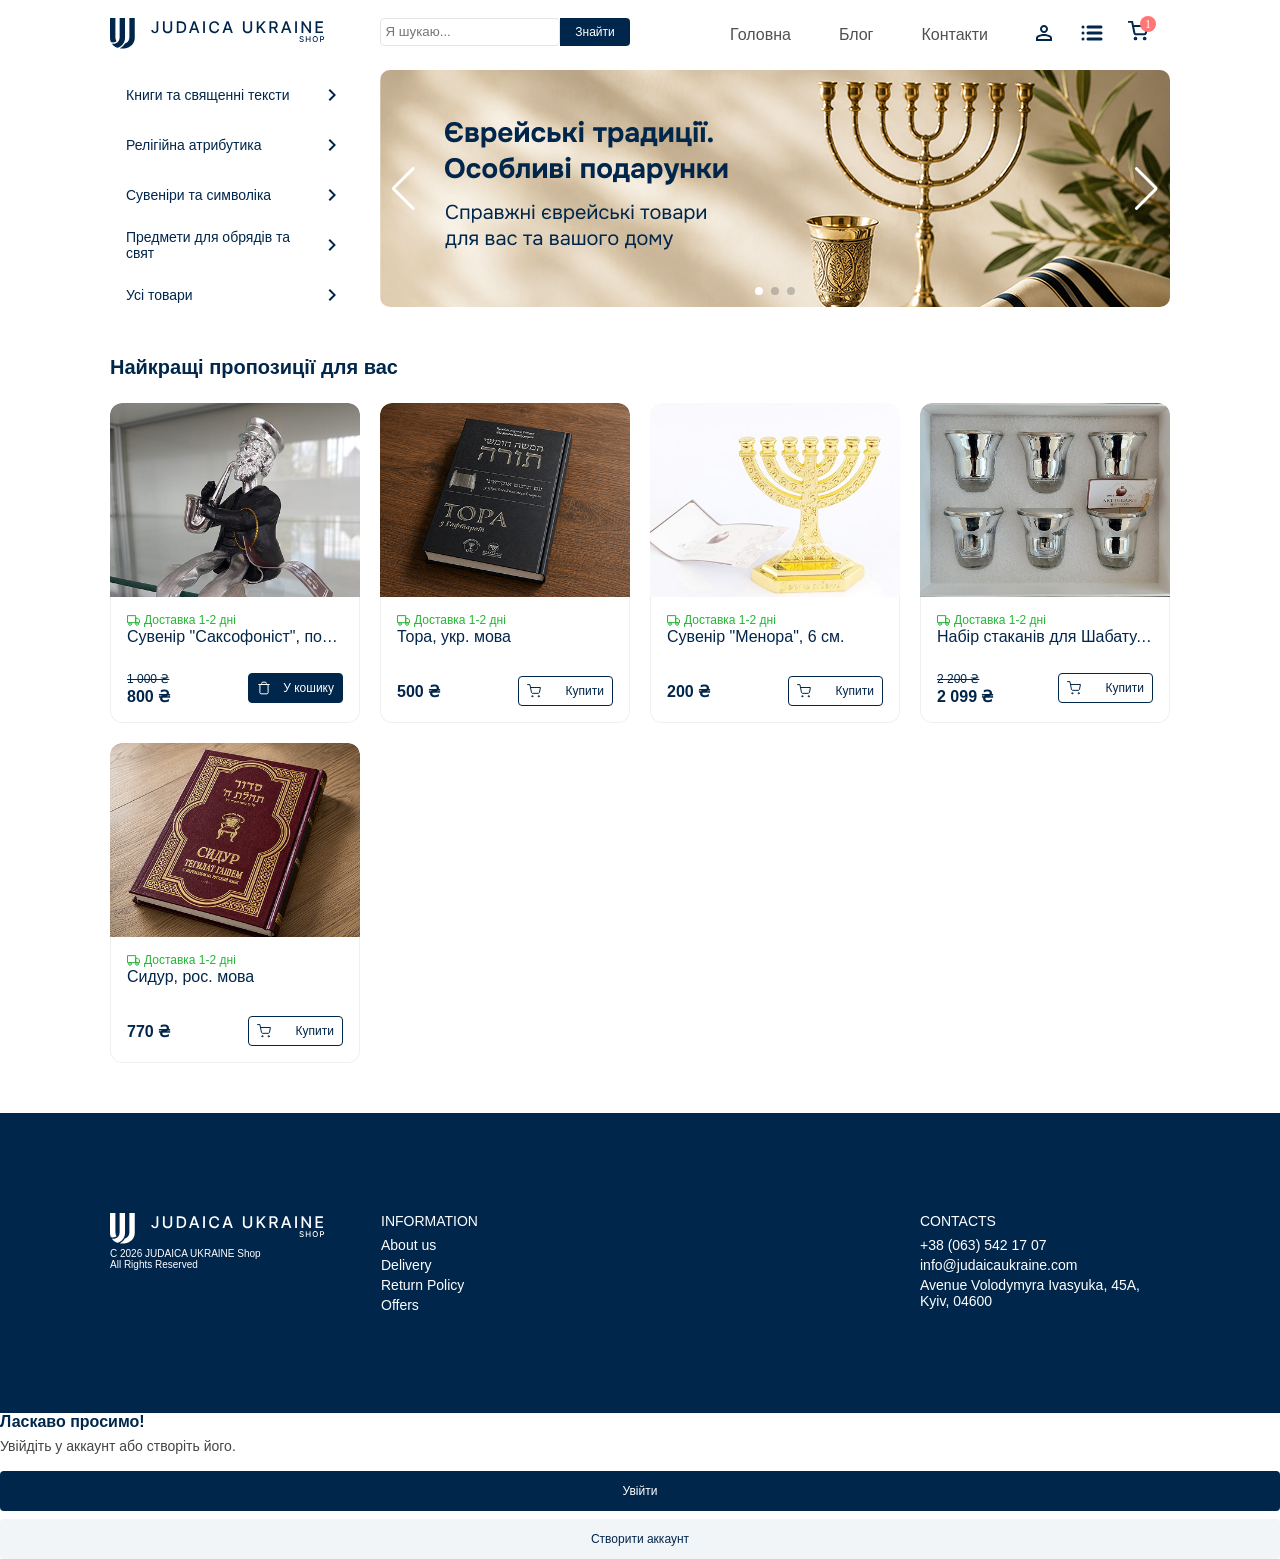
==== commit 8fcd536f: "Update index.html" ====
--- a/index.html
+++ b/index.html
@@ -286,13 +286,13 @@
                                 <p class="delivery__title">Доставка 1-2 дні</p>
                             </div>
                             <div class="product__title">
-                                <span class="product__title-text">Сувенір "Саксофоніст", полімер, тканинні ніжки</span>
+                                <span class="product__title-text">Cувенір "Менора", 6 см.</span>
                             </div>
                         </div>
                         <div class="price-btn__block">
                             <div class="price__block">
-                                <del class="price__discount">1 000 ₴</del>
-                                <p class="price__original">800 ₴</p>
+                                <del class="price__discount"></del>
+                                <p class="price__original">200 ₴</p>
                             </div>
                             <a href="/" class="product__button">
                                 <img src="images/Shcart.svg" alt="" class="product-btn__icon">
@@ -312,13 +312,13 @@
                                 <p class="delivery__title">Доставка 1-2 дні</p>
                             </div>
                             <div class="product__title">
-                                <span class="product__title-text">Сувенір "Саксофоніст", полімер, тканинні ніжки</span>
+                                <span class="product__title-text">Набір стаканів для Шабату, 6 шт., 6 см.</span>
                             </div>
                         </div>
                         <div class="price-btn__block">
                             <div class="price__block">
-                                <del class="price__discount">1 000 ₴</del>
-                                <p class="price__original">800 ₴</p>
+                                <del class="price__discount">2 200 ₴</del>
+                                <p class="price__original">2 099 ₴</p>
                             </div>
                             <a href="/" class="product__button">
                                 <img src="images/Shcart.svg" alt="" class="product-btn__icon">
@@ -338,13 +338,13 @@
                                 <p class="delivery__title">Доставка 1-2 дні</p>
                             </div>
                             <div class="product__title">
-                                <span class="product__title-text">Сувенір "Саксофоніст", полімер, тканинні ніжки</span>
+                                <span class="product__title-text">Сидур, рос. мова</span>
                             </div>
                         </div>
                         <div class="price-btn__block">
                             <div class="price__block">
-                                <del class="price__discount">1 000 ₴</del>
-                                <p class="price__original">800 ₴</p>
+                                <del class="price__discount"></del>
+                                <p class="price__original">770 ₴</p>
                             </div>
                             <a href="/" class="product__button">
                                 <img src="images/Shcart.svg" alt="" class="product-btn__icon">
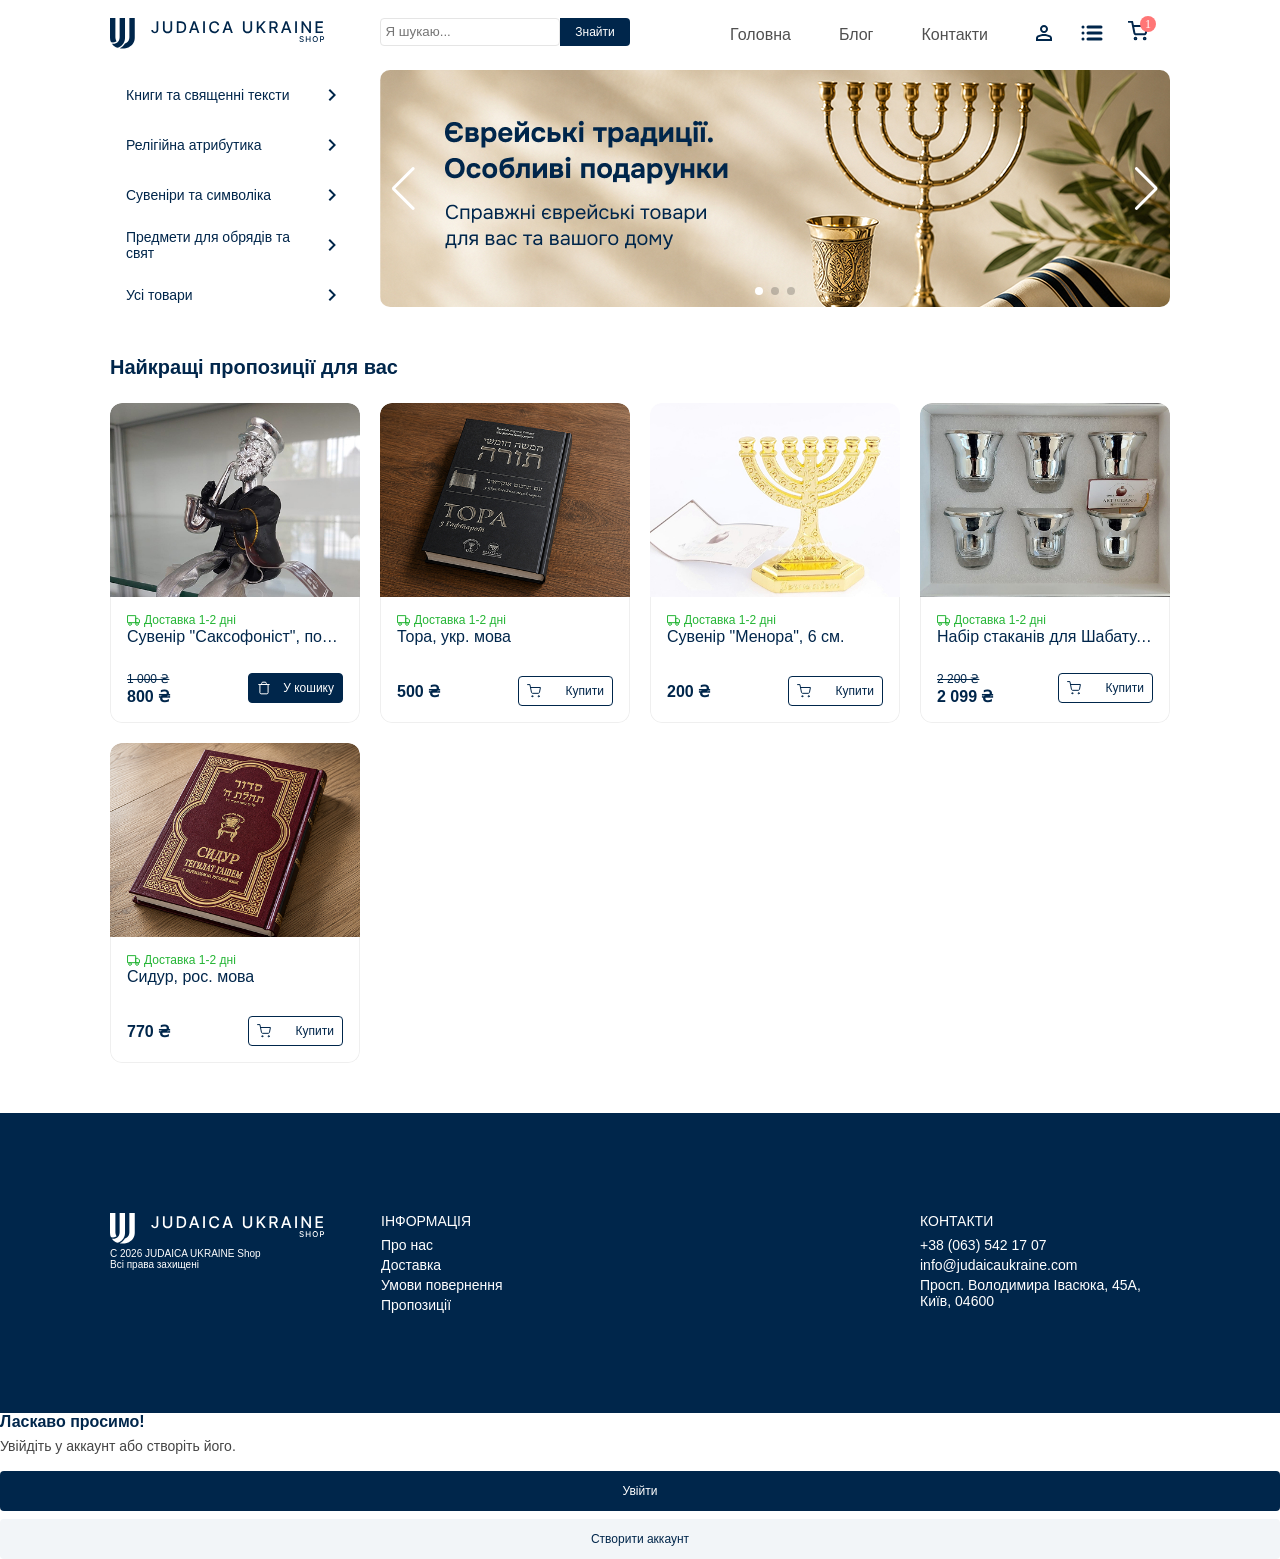
==== commit 9f7c3686: "Update index.html" ====
--- a/index.html
+++ b/index.html
@@ -366,25 +366,25 @@
                     <div class="logo-desc__block">
                         <img src="images/logo_white.svg" alt="" class="logo__footer">
                         <p class="desc__footer">C 2026 JUDAICA UKRAINE Shop -All Rights Reserved</p>
+Всі права захищені</p>
                     </div>
                     <div class="legal-info__inner">
-                        <p class="legal__title">INFORMATION</p>
+                        <p class="legal__title">ІНФОРМАЦІЯ</p>
                         <div class="legal-items__block">
-                            <div class="legal__link">About us</div>
-                            <div class="legal__link">Delivery</div>
-                            <div class="legal__link">Return Policy</div>
-                            <div class="legal__link">Offers</div>
+                            <div class="legal__link">Про нас</div>
+                            <div class="legal__link">Доставка</div>
+                            <div class="legal__link">Умови повернення</div>
+                            <div class="legal__link">Пропозиції</div>
                         </div>
                     </div>
                 </div>
                 <div class="right-legal__block">
                     <div class="contacts__block">
-                        <p class="contacts__title">CONTACTS</p>
+                        <p class="contacts__title">КОНТАКТИ</p>
                         <div class="contacts__items">
                             <div class="contact__link">+38 (063) 542 17 07</div>
                             <div class="contact__link">info@judaicaukraine.com</div>
-                            <div class="contact__link">Avenue Volodymyra Ivasyuka, 45A, Kyiv, 04600</div>
+                            <div class="contact__link">Просп. Володимира Івасюка, 45A, Київ, 04600</div>
 
                         </div>
                     </div>
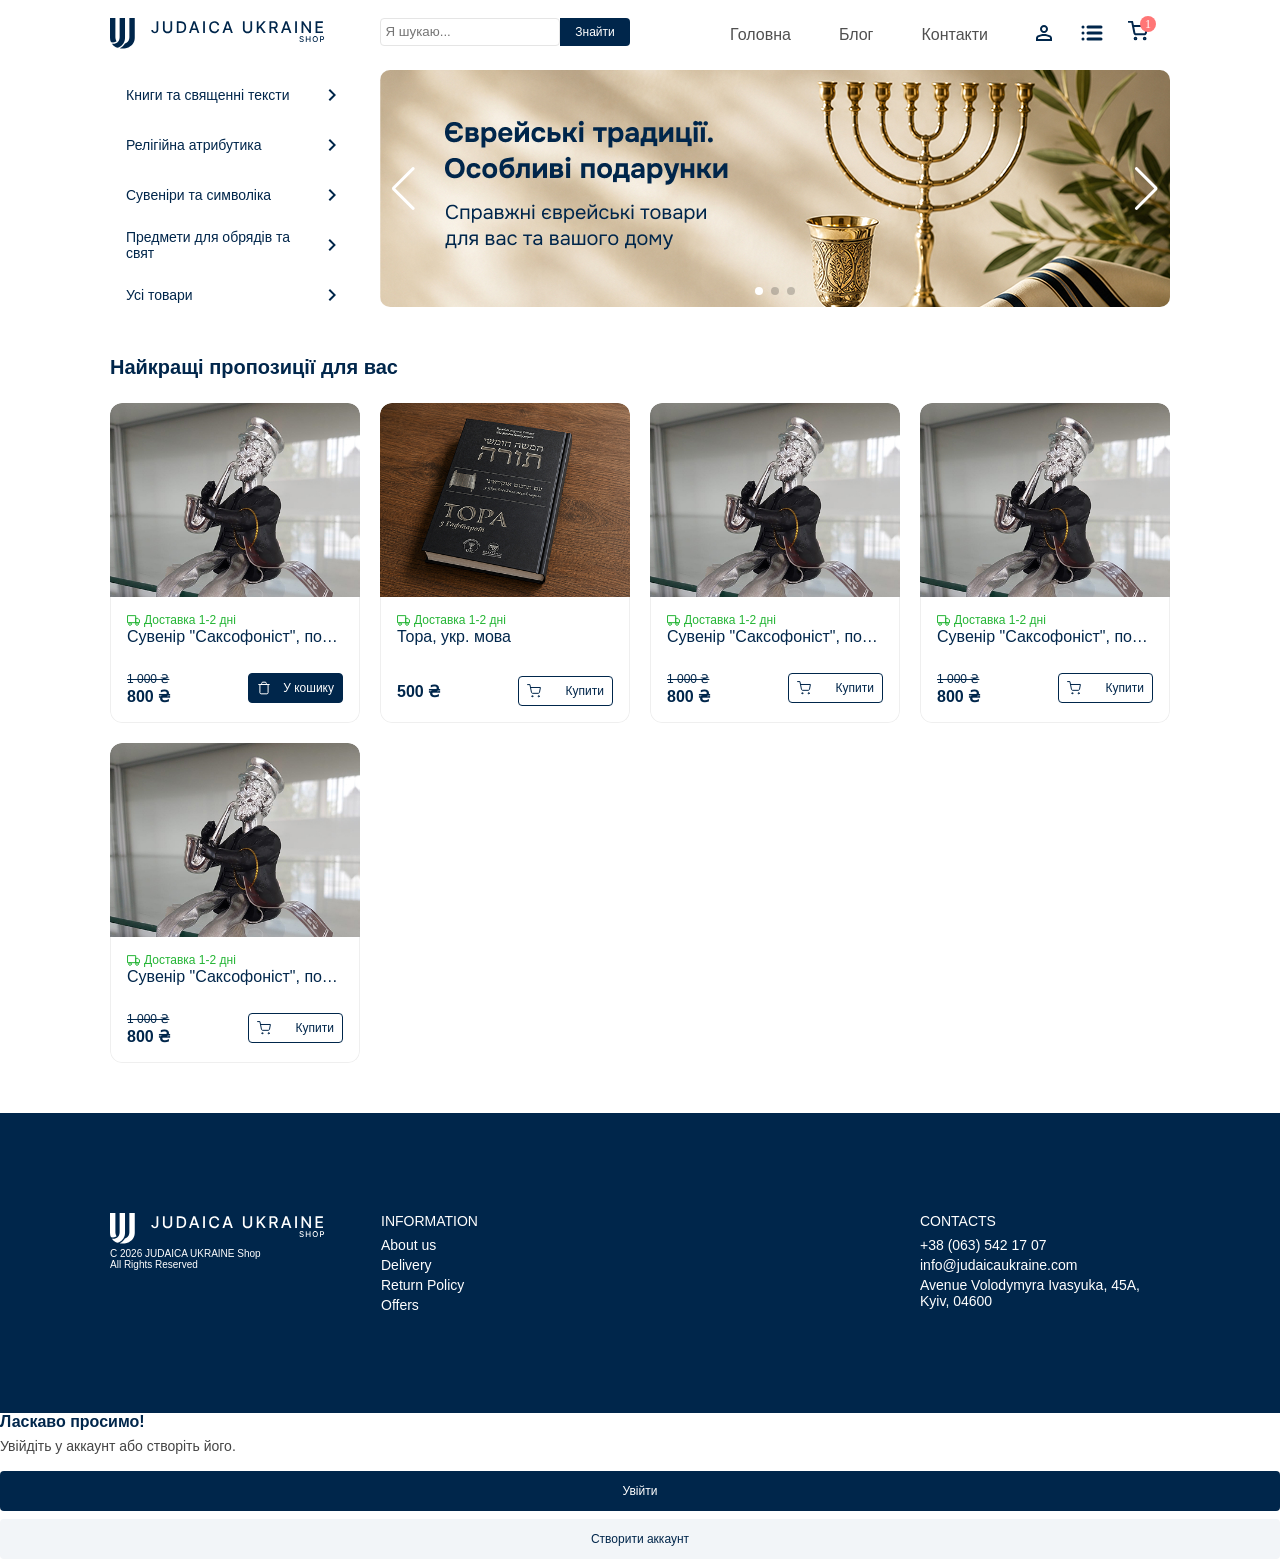
==== commit 48b6c127: "Update index.html" ====
--- a/index.html
+++ b/index.html
@@ -67,7 +67,7 @@
                 <ul class="user-list">
                     <li class="user-list__item" id="user-id">
                         <a href="/account" class="user-list__link">
-                            <img src="images/person.svg" alt="Account" class="user-list__image">
+                            <img src="/images/person.svg" alt="Account" class="user-list__image">
                         </a>
                         <div class="account-popup">
                             <div class="account-popup__inner">
@@ -76,7 +76,7 @@
                                 <p class="account-popup__title">Ласкаво просимо!</p>
                                 <p class="account-popup__text">Увійдіть у аккаунт або створіть його.</p>
 
-                                <a href="/login.html" class="account-popup__btn account-popup__btn_main">
+                                <a href="/login.php" class="account-popup__btn account-popup__btn_main">
                                    Увійти
                                 </a>
 
@@ -102,12 +102,12 @@
                     </li>
                     <li class="user-list__item">
                         <a href="#" class="user-list__link">
-                            <img src="images/list.svg" alt="Orders list" class="user-list__image">
+                            <img src="/images/list.svg" alt="Orders list" class="user-list__image">
                         </a>
                     </li>
                     <li class="user-list__item">
                         <a href="#" class="user-list__link basket">
-                            <img src="images/cart.svg" alt="Basket" class="user-list__image">
+                            <img src="/images/cart.svg" alt="Basket" class="user-list__image">
                             <p class="basket__num">1</p>
                         </a>
                     </li>
@@ -277,7 +277,7 @@
                 </div>
                 <div class="product__card">
                     <div class="card-image__block">
-                        <img src="images/product_3.jpg" alt="" class="card__image">
+                        <img src="images/product_1.jpg" alt="" class="card__image">
                     </div>
                     <div class="card__info">
                         <div class="delivery-desc__block">
@@ -286,13 +286,13 @@
                                 <p class="delivery__title">Доставка 1-2 дні</p>
                             </div>
                             <div class="product__title">
-                                <span class="product__title-text">Cувенір "Менора", 6 см.</span>
+                                <span class="product__title-text">Сувенір "Саксофоніст", полімер, тканинні ніжки</span>
                             </div>
                         </div>
                         <div class="price-btn__block">
                             <div class="price__block">
-                                <del class="price__discount"></del>
-                                <p class="price__original">200 ₴</p>
+                                <del class="price__discount">1 000 ₴</del>
+                                <p class="price__original">800 ₴</p>
                             </div>
                             <a href="/" class="product__button">
                                 <img src="images/Shcart.svg" alt="" class="product-btn__icon">
@@ -303,7 +303,7 @@
                 </div>
                 <div class="product__card">
                     <div class="card-image__block">
-                        <img src="images/product_4.jpg" alt="" class="card__image">
+                        <img src="images/product_1.jpg" alt="" class="card__image">
                     </div>
                     <div class="card__info">
                         <div class="delivery-desc__block">
@@ -312,13 +312,13 @@
                                 <p class="delivery__title">Доставка 1-2 дні</p>
                             </div>
                             <div class="product__title">
-                                <span class="product__title-text">Набір стаканів для Шабату, 6 шт., 6 см.</span>
+                                <span class="product__title-text">Сувенір "Саксофоніст", полімер, тканинні ніжки</span>
                             </div>
                         </div>
                         <div class="price-btn__block">
                             <div class="price__block">
-                                <del class="price__discount">2 200 ₴</del>
-                                <p class="price__original">2 099 ₴</p>
+                                <del class="price__discount">1 000 ₴</del>
+                                <p class="price__original">800 ₴</p>
                             </div>
                             <a href="/" class="product__button">
                                 <img src="images/Shcart.svg" alt="" class="product-btn__icon">
@@ -329,7 +329,7 @@
                 </div>
                 <div class="product__card">
                     <div class="card-image__block">
-                        <img src="images/product_5.jpg" alt="" class="card__image">
+                        <img src="images/product_1.jpg" alt="" class="card__image">
                     </div>
                     <div class="card__info">
                         <div class="delivery-desc__block">
@@ -338,13 +338,13 @@
                                 <p class="delivery__title">Доставка 1-2 дні</p>
                             </div>
                             <div class="product__title">
-                                <span class="product__title-text">Сидур, рос. мова</span>
+                                <span class="product__title-text">Сувенір "Саксофоніст", полімер, тканинні ніжки</span>
                             </div>
                         </div>
                         <div class="price-btn__block">
                             <div class="price__block">
-                                <del class="price__discount"></del>
-                                <p class="price__original">770 ₴</p>
+                                <del class="price__discount">1 000 ₴</del>
+                                <p class="price__original">800 ₴</p>
                             </div>
                             <a href="/" class="product__button">
                                 <img src="images/Shcart.svg" alt="" class="product-btn__icon">
@@ -366,25 +366,25 @@
                     <div class="logo-desc__block">
                         <img src="images/logo_white.svg" alt="" class="logo__footer">
                         <p class="desc__footer">C 2026 JUDAICA UKRAINE Shop -Всі права захищені</p>
+All Rights Reserved</p>
                     </div>
                     <div class="legal-info__inner">
-                        <p class="legal__title">ІНФОРМАЦІЯ</p>
+                        <p class="legal__title">INFORMATION</p>
                         <div class="legal-items__block">
-                            <div class="legal__link">Про нас</div>
-                            <div class="legal__link">Доставка</div>
-                            <div class="legal__link">Умови повернення</div>
-                            <div class="legal__link">Пропозиції</div>
+                            <div class="legal__link">About us</div>
+                            <div class="legal__link">Delivery</div>
+                            <div class="legal__link">Return Policy</div>
+                            <div class="legal__link">Offers</div>
                         </div>
                     </div>
                 </div>
                 <div class="right-legal__block">
                     <div class="contacts__block">
-                        <p class="contacts__title">КОНТАКТИ</p>
+                        <p class="contacts__title">CONTACTS</p>
                         <div class="contacts__items">
                             <div class="contact__link">+38 (063) 542 17 07</div>
                             <div class="contact__link">info@judaicaukraine.com</div>
-                            <div class="contact__link">Просп. Володимира Івасюка, 45A, Київ, 04600</div>
+                            <div class="contact__link">Avenue Volodymyra Ivasyuka, 45A, Kyiv, 04600</div>
 
                         </div>
                     </div>
@@ -399,7 +399,7 @@
     <p class="account-popup__title">Ласкаво просимо!</p>
     <p class="account-popup__text">Увійдіть у аккаунт або створіть його.</p>
 
-    <a href="judaicaukraine/login.html" class="account-popup__btn account-popup__btn_main">
+    <a href="/login.php" class="account-popup__btn account-popup__btn_main">
         Увійти
     </a>
 
--- a/css/index.css
+++ b/css/index.css
@@ -535,4 +535,4 @@
 }
 .contact__link:last-child {
     width: 250px;
-}+}
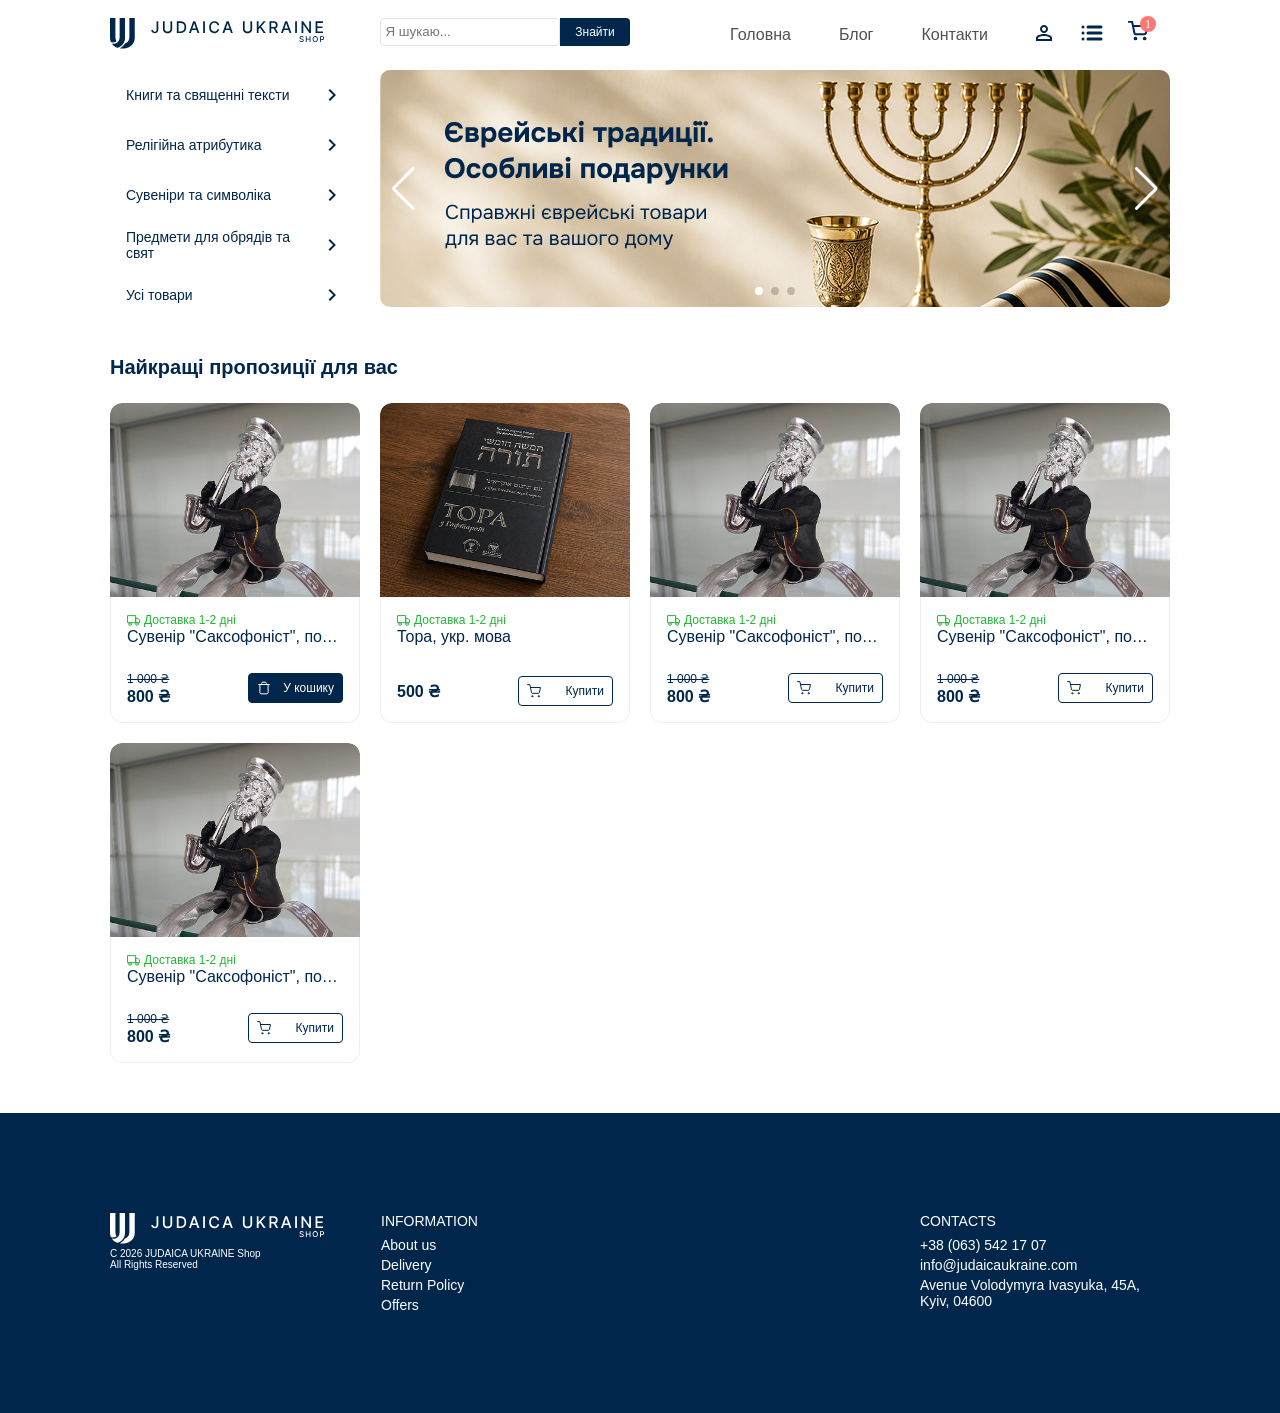
==== commit c3020dfb: "Update index.html" ====
--- a/index.html
+++ b/index.html
@@ -67,7 +67,7 @@
                 <ul class="user-list">
                     <li class="user-list__item" id="user-id">
                         <a href="/account" class="user-list__link">
-                            <img src="/images/person.svg" alt="Account" class="user-list__image">
+                            <img src="images/person.svg" alt="Account" class="user-list__image">
                         </a>
                         <div class="account-popup">
                             <div class="account-popup__inner">
@@ -102,12 +102,12 @@
                     </li>
                     <li class="user-list__item">
                         <a href="#" class="user-list__link">
-                            <img src="/images/list.svg" alt="Orders list" class="user-list__image">
+                            <img src="images/list.svg" alt="Orders list" class="user-list__image">
                         </a>
                     </li>
                     <li class="user-list__item">
                         <a href="#" class="user-list__link basket">
-                            <img src="/images/cart.svg" alt="Basket" class="user-list__image">
+                            <img src="images/cart.svg" alt="Basket" class="user-list__image">
                             <p class="basket__num">1</p>
                         </a>
                     </li>
--- a/css/index.css
+++ b/css/index.css
@@ -166,7 +166,8 @@
     background-color: #00264B;
     border-radius: 200px;
 }
-.account__overlay {
+.account__overlay,
+.account__block {
     display: none;
 }
 
--- a/css/media.css
+++ b/css/media.css
@@ -78,6 +78,7 @@
         display: block;
     }
     .account__block {
+        display:block;
         overflow-y: auto;
         position: fixed;
         left: 0;
